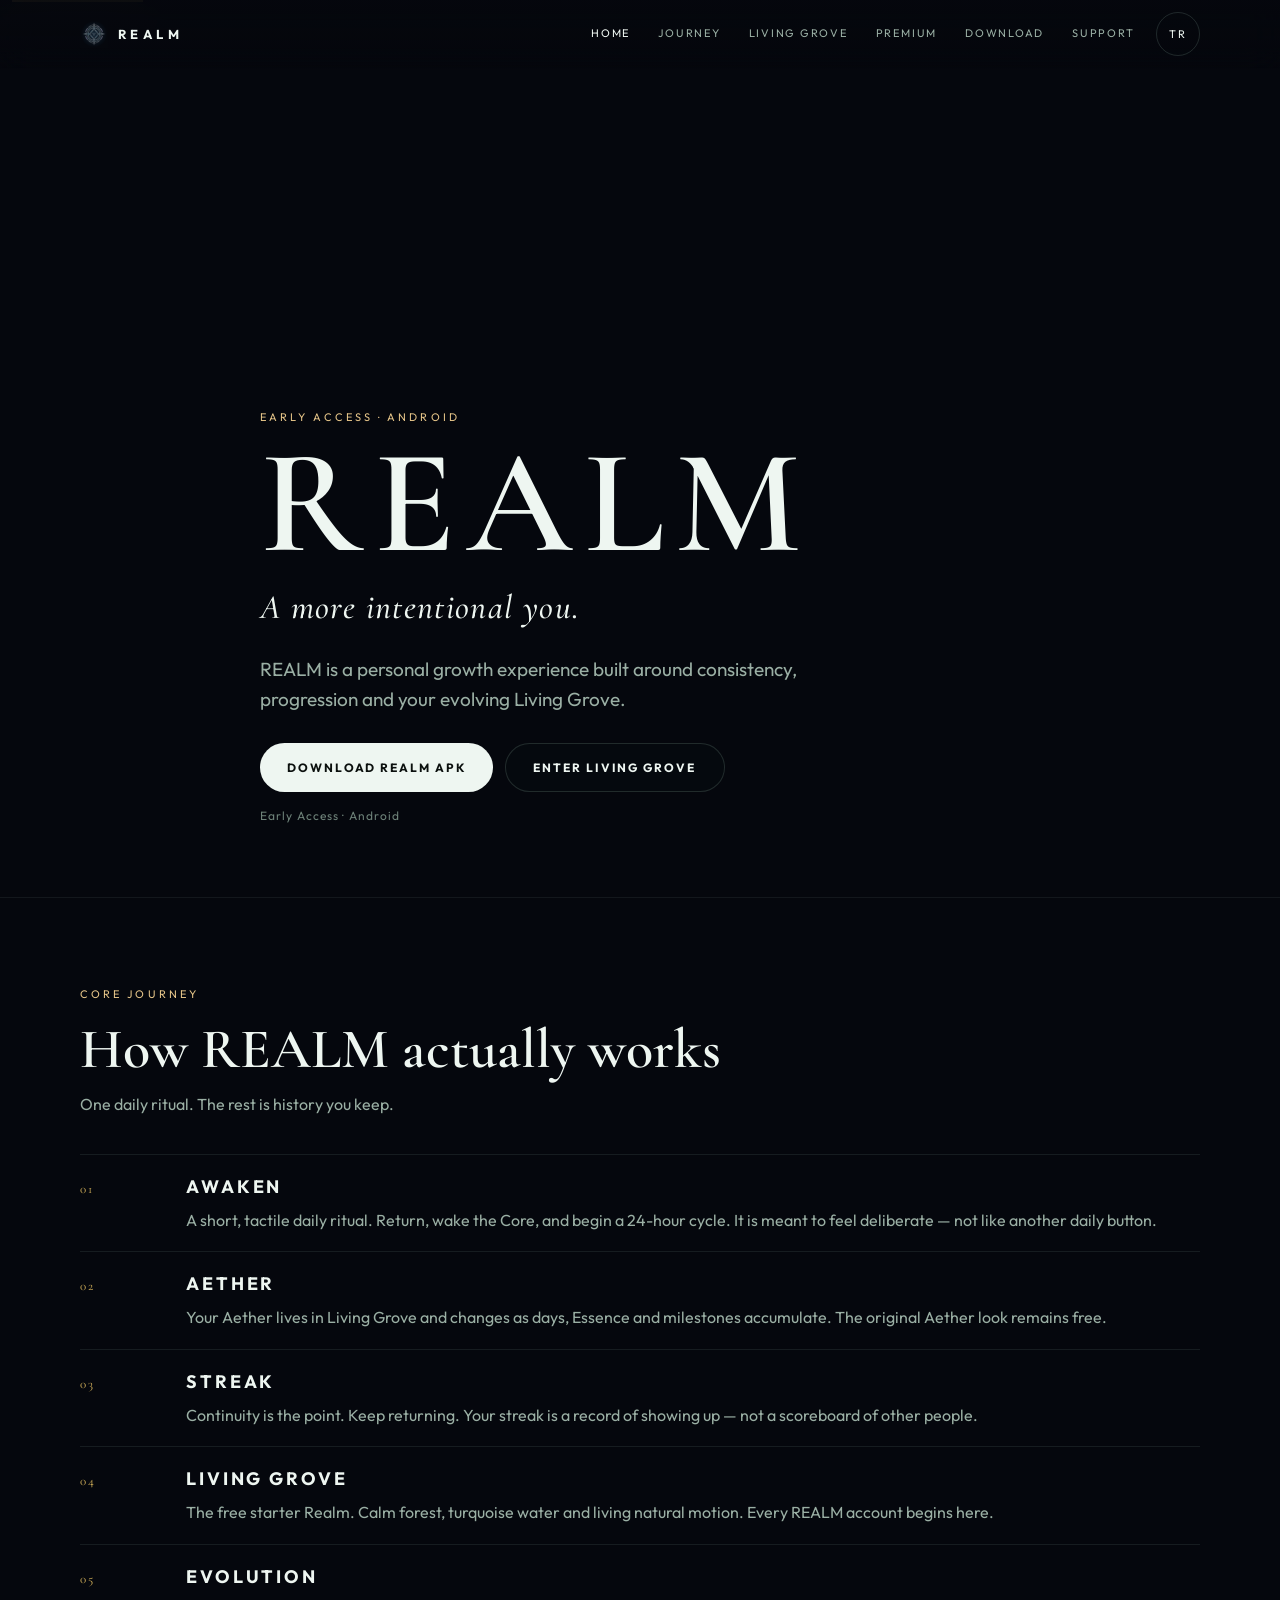
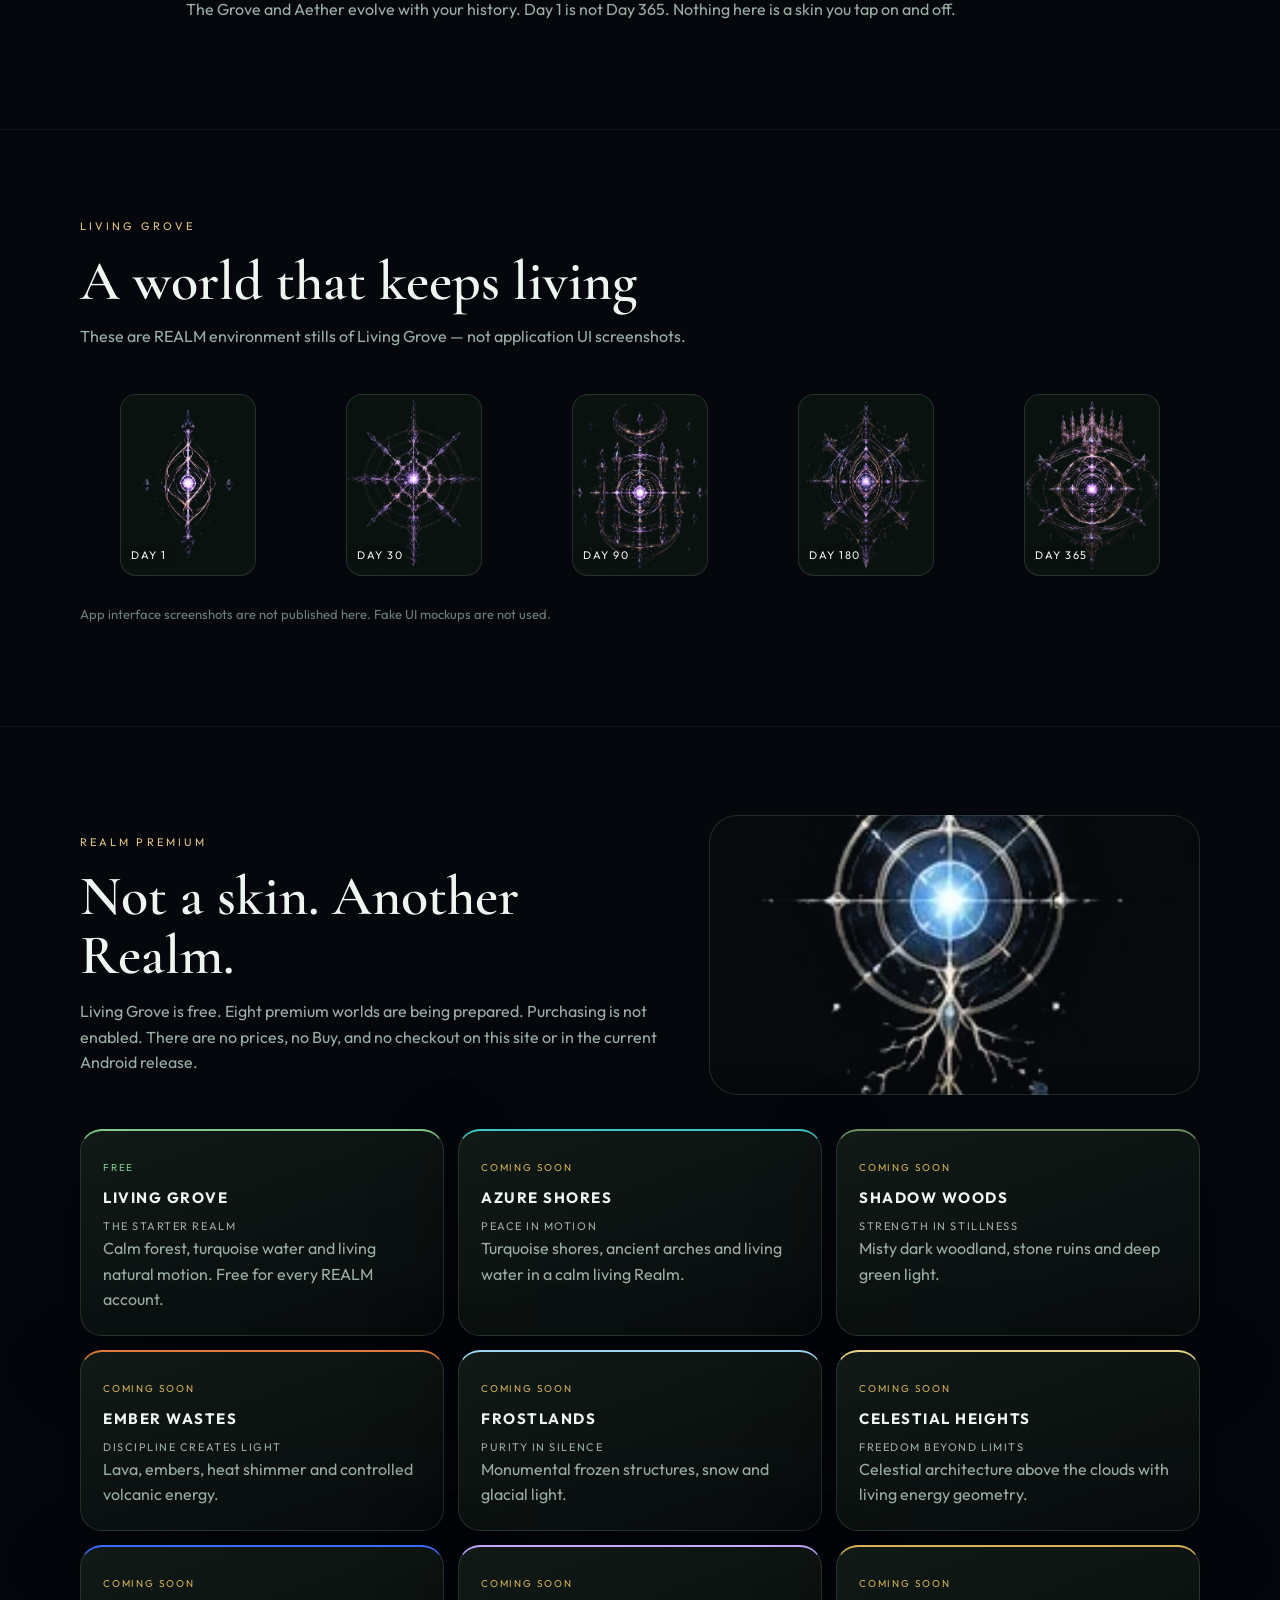
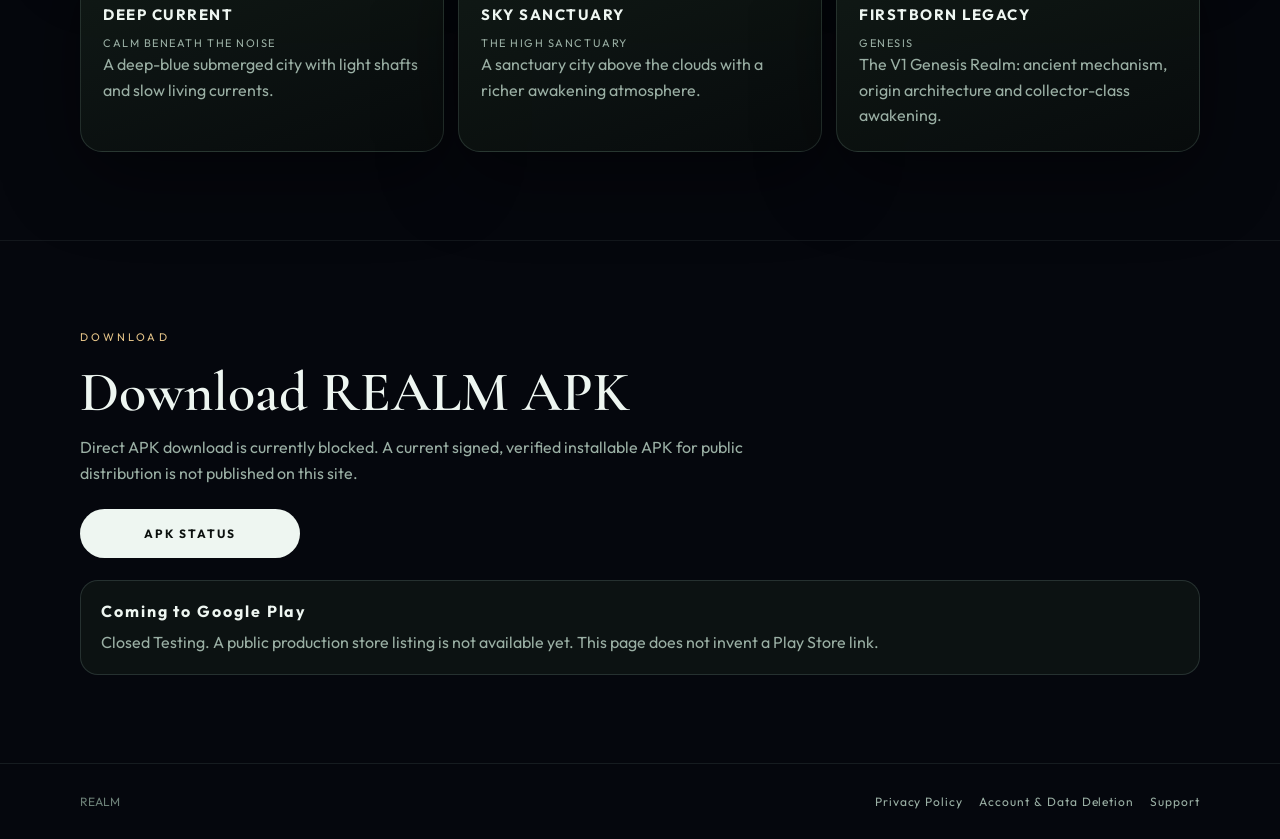
==== index.html @ 5c2a9e28 "Publish official REALM website Public static pages for Home, Journey, Living Grove, Premium, Downloa" ====
<!doctype html>
<html lang="en">
<head>
  <meta charset="utf-8">
  <meta name="viewport" content="width=device-width, initial-scale=1, viewport-fit=cover">
  <title>REALM — A more intentional you</title>
  <meta name="description" content="REALM is a personal growth experience built around consistency, progression and your evolving Living Grove.">
  <meta name="theme-color" content="#05070d">
  <link rel="canonical" href="https://brokebrosol.github.io/aetherrealm/">
  <meta property="og:title" content="REALM — A more intentional you">
  <meta property="og:description" content="REALM is a personal growth experience built around consistency, progression and your evolving Living Grove.">
  <meta property="og:type" content="website">
  <meta property="og:url" content="https://brokebrosol.github.io/aetherrealm/">
  <meta property="og:image" content="https://brokebrosol.github.io/aetherrealm/assets/brand/og.png">
  <link rel="icon" href="./assets/brand/icon-512.png">
  <link rel="apple-touch-icon" href="./assets/brand/icon-512.png">
  <link rel="preconnect" href="https://fonts.googleapis.com">
  <link rel="preconnect" href="https://fonts.gstatic.com" crossorigin>
  <link href="https://fonts.googleapis.com/css2?family=Cormorant+Garamond:ital,wght@0,600;1,500&family=Outfit:wght@400;500;600;700&display=swap" rel="stylesheet">
  <link rel="stylesheet" href="./assets/site.css">
  
</head>
<body>

  <a class="skip" href="#content">Skip to content</a>
  <header class="site-header">
    <div class="wrap nav">
      <a class="brand" href="./">
        <img src="./assets/brand/icon-512.png" alt="" width="28" height="28">
        REALM
      </a>
      <nav class="nav-links" aria-label="Primary">
        <a href="./" aria-current="page" data-en="Home" data-tr="Ana Sayfa">Home</a><a href="./journey/" data-en="Journey" data-tr="Yolculuk">Journey</a><a href="./living-grove/" data-en="Living Grove" data-tr="Living Grove">Living Grove</a><a href="./premium/" data-en="Premium" data-tr="Premium">Premium</a><a href="./download/" data-en="Download" data-tr="İndir">Download</a><a href="./support/" data-en="Support" data-tr="Destek">Support</a>
        <button class="lang" type="button" aria-label="Switch language">TR</button>
      </nav>
      <button class="menu-btn" type="button" aria-expanded="false" data-en-aria="Open menu" data-tr-aria="Menüyü aç">Menu</button>
    </div>
    <nav class="drawer" aria-label="Mobile">
      <a href="./" aria-current="page" data-en="Home" data-tr="Ana Sayfa">Home</a><a href="./journey/" data-en="Journey" data-tr="Yolculuk">Journey</a><a href="./living-grove/" data-en="Living Grove" data-tr="Living Grove">Living Grove</a><a href="./premium/" data-en="Premium" data-tr="Premium">Premium</a><a href="./download/" data-en="Download" data-tr="İndir">Download</a><a href="./support/" data-en="Support" data-tr="Destek">Support</a>
    </nav>
  </header>

  <section class="hero" id="content">
    <div class="hero-bg" style="--hero: url('./assets/grove/day365.png')"></div>
    <div class="wrap hero-copy">
      <p class="eyebrow" data-en="Early Access · Android" data-tr="Erken Erişim · Android">Early Access · Android</p>
      <h1>REALM</h1>
      <p class="intent">A more intentional you.</p>
      <p class="lede" data-en="REALM is a personal growth experience built around consistency, progression and your evolving Living Grove." data-tr="REALM; süreklilik, ilerleme ve gelişen Living Grove’un etrafında kurulu kişisel bir büyüme deneyimidir.">REALM is a personal growth experience built around consistency, progression and your evolving Living Grove.</p>
      <div class="cta-row">
        <a class="cta cta-primary" href="./download/" data-en="Download REALM APK" data-tr="REALM APK İndir">Download REALM APK</a>
        <a class="cta cta-ghost" href="./living-grove/" data-en="Enter Living Grove" data-tr="Living Grove’a bak">Enter Living Grove</a>
      </div>
      <span class="sub" data-en="Early Access · Android" data-tr="Erken Erişim · Android">Early Access · Android</span>
    </div>
  </section>

  <section class="section" id="journey">
    <div class="wrap">
      <p class="eyebrow">Core Journey</p>
      <h2 data-en="How REALM actually works" data-tr="REALM gerçekte nasıl işler">How REALM actually works</h2>
      <p class="lead" data-en="One daily ritual. The rest is history you keep." data-tr="Tek günlük ritüel. Gerisi, tuttuğun geçmiş.">One daily ritual. The rest is history you keep.</p>
      <div class="journey">
        <div class="step">
          <div class="step-index">01</div>
          <div>
            <h3>AWAKEN</h3>
            <p data-en="A short, tactile daily ritual. Return, wake the Core, and begin a 24-hour cycle. It is meant to feel deliberate — not like another daily button." data-tr="Kısa, dokunsal günlük bir ritüel. Geri dön, Core’u uyandır ve 24 saatlik döngüyü başlat. Sıradan bir günlük buton değil; bilinçli hissettirmek için tasarlandı.">A short, tactile daily ritual. Return, wake the Core, and begin a 24-hour cycle. It is meant to feel deliberate — not like another daily button.</p>
          </div>
        </div>
        <div class="step">
          <div class="step-index">02</div>
          <div>
            <h3>AETHER</h3>
            <p data-en="Your Aether lives in Living Grove and changes as days, Essence and milestones accumulate. The original Aether look remains free." data-tr="Aether’ın Living Grove’ta yaşar; günler, Essence ve kilometre taşları biriktikçe değişir. Orijinal Aether görünümü ücretsizdir.">Your Aether lives in Living Grove and changes as days, Essence and milestones accumulate. The original Aether look remains free.</p>
          </div>
        </div>
        <div class="step">
          <div class="step-index">03</div>
          <div>
            <h3>STREAK</h3>
            <p data-en="Continuity is the point. Keep returning. Your streak is a record of showing up — not a scoreboard of other people." data-tr="Mesele devamlılık. Geri dönmeye devam et. Serin, başkalarının skor tablosu değil; senin gelmiş olmanın kaydıdır.">Continuity is the point. Keep returning. Your streak is a record of showing up — not a scoreboard of other people.</p>
          </div>
        </div>
        <div class="step">
          <div class="step-index">04</div>
          <div>
            <h3>LIVING GROVE</h3>
            <p data-en="The free starter Realm. Calm forest, turquoise water and living natural motion. Every REALM account begins here." data-tr="Ücretsiz başlangıç Realm’i. Sakin orman, turkuaz su ve yaşayan doğal hareket. Her REALM hesabı burada başlar.">The free starter Realm. Calm forest, turquoise water and living natural motion. Every REALM account begins here.</p>
          </div>
        </div>
        <div class="step">
          <div class="step-index">05</div>
          <div>
            <h3>EVOLUTION</h3>
            <p data-en="The Grove and Aether evolve with your history. Day 1 is not Day 365. Nothing here is a skin you tap on and off." data-tr="Grove ve Aether, geçmişinle birlikte evrilir. 1. gün, 365. gün değildir. Burası açılıp kapanan bir skin değildir.">The Grove and Aether evolve with your history. Day 1 is not Day 365. Nothing here is a skin you tap on and off.</p>
          </div>
        </div>
      </div>
    </div>
  </section>

  <section class="section" id="grove">
    <div class="wrap">
      <p class="eyebrow">Living Grove</p>
      <h2 data-en="A world that keeps living" data-tr="Yaşamaya devam eden bir dünya">A world that keeps living</h2>
      <p class="lead" data-en="These are REALM environment stills of Living Grove — not application UI screenshots." data-tr="Bunlar Living Grove’un REALM ortam kareleridir — uygulama arayüzü ekran görüntüsü değildir.">These are REALM environment stills of Living Grove — not application UI screenshots.</p>
      <div class="still-grid">
        <figure class="still"><img src="./assets/grove/day1.png" alt="Living Grove, day 1 environment"><figcaption>DAY 1</figcaption></figure>
        <figure class="still"><img src="./assets/grove/day30.png" alt="Living Grove, day 30 environment"><figcaption>DAY 30</figcaption></figure>
        <figure class="still"><img src="./assets/grove/day90.png" alt="Living Grove, day 90 environment"><figcaption>DAY 90</figcaption></figure>
        <figure class="still"><img src="./assets/grove/day180.png" alt="Living Grove, day 180 environment"><figcaption>DAY 180</figcaption></figure>
        <figure class="still"><img src="./assets/grove/day365.png" alt="Living Grove, day 365 environment"><figcaption>DAY 365</figcaption></figure>
      </div>
      <p class="caption-note" data-en="App interface screenshots are not published here. Fake UI mockups are not used." data-tr="Uygulama arayüzü ekran görüntüleri burada yayımlanmıyor. Sahte arayüz mockup’ı kullanılmıyor.">App interface screenshots are not published here. Fake UI mockups are not used.</p>
    </div>
  </section>

  <section class="section" id="premium">
    <div class="wrap">
      <div class="premium-hero">
        <div>
          <p class="eyebrow">REALM Premium</p>
          <h2 data-en="Not a skin. Another Realm." data-tr="Bir skin değil. Başka bir Realm.">Not a skin. Another Realm.</h2>
          <p class="lead" data-en="Living Grove is free. Eight premium worlds are being prepared. Purchasing is not enabled. There are no prices, no Buy, and no checkout on this site or in the current Android release." data-tr="Living Grove ücretsizdir. Sekiz premium dünya hazırlanıyor. Satın alma açık değildir. Bu sitede ve mevcut Android sürümünde fiyat, Satın Al veya ödeme yoktur.">Living Grove is free. Eight premium worlds are being prepared. Purchasing is not enabled. There are no prices, no Buy, and no checkout on this site or in the current Android release.</p>
        </div>
        <div class="aether-orb" style="background-image:url('./assets/grove/aether-day7.webp')"></div>
      </div>
      <div class="grid">
        <article class="card" style="border-top: 2px solid #7ECB8A">
            <span class="tag free" data-en="FREE" data-tr="ÜCRETSİZ">FREE</span>
            <h3>LIVING GROVE</h3>
            <p class="motto" data-en="THE STARTER REALM" data-tr="BAŞLANGIÇ REALM’İ">THE STARTER REALM</p>
            <p data-en="Calm forest, turquoise water and living natural motion. Free for every REALM account." data-tr="Sakin orman, turkuaz su ve yaşayan doğal hareket. Her REALM hesabında ücretsiz.">Calm forest, turquoise water and living natural motion. Free for every REALM account.</p>
          </article>
<article class="card" style="border-top: 2px solid #3EC6C9">
            <span class="tag soon" data-en="COMING SOON" data-tr="YAKINDA">COMING SOON</span>
            <h3>AZURE SHORES</h3>
            <p class="motto" data-en="PEACE IN MOTION" data-tr="HAREKETTE HUZUR">PEACE IN MOTION</p>
            <p data-en="Turquoise shores, ancient arches and living water in a calm living Realm." data-tr="Turkuaz kıyılar, kadim kemerler ve hareket eden suyla sakin bir yaşayan Realm.">Turquoise shores, ancient arches and living water in a calm living Realm.</p>
          </article>
<article class="card" style="border-top: 2px solid #6E8F62">
            <span class="tag soon" data-en="COMING SOON" data-tr="YAKINDA">COMING SOON</span>
            <h3>SHADOW WOODS</h3>
            <p class="motto" data-en="STRENGTH IN STILLNESS" data-tr="DURULUKTA GÜÇ">STRENGTH IN STILLNESS</p>
            <p data-en="Misty dark woodland, stone ruins and deep green light." data-tr="Sisli koyu orman, taş kalıntılar ve derin yeşil ışık.">Misty dark woodland, stone ruins and deep green light.</p>
          </article>
<article class="card" style="border-top: 2px solid #E07A3D">
            <span class="tag soon" data-en="COMING SOON" data-tr="YAKINDA">COMING SOON</span>
            <h3>EMBER WASTES</h3>
            <p class="motto" data-en="DISCIPLINE CREATES LIGHT" data-tr="DİSİPLİN IŞIK YARATIR">DISCIPLINE CREATES LIGHT</p>
            <p data-en="Lava, embers, heat shimmer and controlled volcanic energy." data-tr="Lav, kor, ısı titreşimi ve kontrollü volkanik enerji.">Lava, embers, heat shimmer and controlled volcanic energy.</p>
          </article>
<article class="card" style="border-top: 2px solid #9FD4F0">
            <span class="tag soon" data-en="COMING SOON" data-tr="YAKINDA">COMING SOON</span>
            <h3>FROSTLANDS</h3>
            <p class="motto" data-en="PURITY IN SILENCE" data-tr="SESSİZLİKTE SAFLIK">PURITY IN SILENCE</p>
            <p data-en="Monumental frozen structures, snow and glacial light." data-tr="Buzla kaplı anıtsal yapılar, kar ve donmuş ışık.">Monumental frozen structures, snow and glacial light.</p>
          </article>
<article class="card" style="border-top: 2px solid #E8D48A">
            <span class="tag soon" data-en="COMING SOON" data-tr="YAKINDA">COMING SOON</span>
            <h3>CELESTIAL HEIGHTS</h3>
            <p class="motto" data-en="FREEDOM BEYOND LIMITS" data-tr="SINIRLARIN ÖTESİNDE ÖZGÜRLÜK">FREEDOM BEYOND LIMITS</p>
            <p data-en="Celestial architecture above the clouds with living energy geometry." data-tr="Bulutların üzerinde göksel mimari ve enerji geometrisi.">Celestial architecture above the clouds with living energy geometry.</p>
          </article>
<article class="card" style="border-top: 2px solid #3A6CFF">
            <span class="tag soon" data-en="COMING SOON" data-tr="YAKINDA">COMING SOON</span>
            <h3>DEEP CURRENT</h3>
            <p class="motto" data-en="CALM BENEATH THE NOISE" data-tr="GÜRÜLTÜNÜN ALTINDA SÜKUNET">CALM BENEATH THE NOISE</p>
            <p data-en="A deep-blue submerged city with light shafts and slow living currents." data-tr="Derin mavi sualtı şehri, ışık huzmeleri ve ağır akan yaşam.">A deep-blue submerged city with light shafts and slow living currents.</p>
          </article>
<article class="card" style="border-top: 2px solid #C7A6FF">
            <span class="tag soon" data-en="COMING SOON" data-tr="YAKINDA">COMING SOON</span>
            <h3>SKY SANCTUARY</h3>
            <p class="motto" data-en="THE HIGH SANCTUARY" data-tr="YÜKSEK TAPINAK">THE HIGH SANCTUARY</p>
            <p data-en="A sanctuary city above the clouds with a richer awakening atmosphere." data-tr="Bulutların üstünde kutsal şehir ve zenginleştirilmiş uyanış atmosferi.">A sanctuary city above the clouds with a richer awakening atmosphere.</p>
          </article>
<article class="card" style="border-top: 2px solid #D4B15A">
            <span class="tag soon" data-en="COMING SOON" data-tr="YAKINDA">COMING SOON</span>
            <h3>FIRSTBORN LEGACY</h3>
            <p class="motto" data-en="GENESIS" data-tr="GENESIS">GENESIS</p>
            <p data-en="The V1 Genesis Realm: ancient mechanism, origin architecture and collector-class awakening." data-tr="V1 Genesis Realm. Kadim mekanizma, köken mimarisi ve koleksiyon sınıfı uyanış.">The V1 Genesis Realm: ancient mechanism, origin architecture and collector-class awakening.</p>
          </article>
      </div>
    </div>
  </section>

  <section class="section" id="download">
    <div class="wrap">
      <p class="eyebrow">Download</p>
      <h2 data-en="Download REALM APK" data-tr="REALM APK İndir">Download REALM APK</h2>
      <p class="lead" data-en="Direct APK download is currently blocked. A current signed, verified installable APK for public distribution is not published on this site." data-tr="Doğrudan APK indirme şu anda kapalı. Bu sitede herkese açık dağıtım için güncel, imzalı ve doğrulanmış kurulabilir bir APK yayımlanmıyor.">Direct APK download is currently blocked. A current signed, verified installable APK for public distribution is not published on this site.</p>
      <div class="cta-row" style="margin-top:22px">
        <a class="cta cta-primary" href="./download/" data-en="APK status" data-tr="APK durumu">APK status</a>
      </div>
      <div class="play-box">
        <strong data-en="Coming to Google Play" data-tr="Google Play’e geliyor">Coming to Google Play</strong>
        <span data-en="Closed Testing. A public production store listing is not available yet. This page does not invent a Play Store link." data-tr="Kapalı test. Herkese açık production mağaza kaydı henüz yok. Bu sayfa sahte bir Play Store bağlantısı oluşturmaz.">Closed Testing. A public production store listing is not available yet. This page does not invent a Play Store link.</span>
      </div>
    </div>
  </section>

  <footer>
    <div class="wrap foot">
      <div>REALM</div>
      <nav>
        <a href="./privacy/" data-en="Privacy Policy" data-tr="Gizlilik Politikası">Privacy Policy</a>
        <a href="./delete-account/" data-en="Account & Data Deletion" data-tr="Hesap ve Veri Silme">Account & Data Deletion</a>
        <a href="./support/" data-en="Support" data-tr="Destek">Support</a>
      </nav>
    </div>
  </footer>
  <script src="./assets/site.js"></script>
</body>
</html>
---- assets/site.css ----
:root {
  --bg: #05070d;
  --bg-2: #08110e;
  --forest: #0c1a14;
  --panel: rgba(8, 14, 16, 0.78);
  --panel-solid: #101816;
  --text: #eef6f1;
  --muted: #9aafa4;
  --faint: #6d8178;
  --line: rgba(176, 214, 196, 0.16);
  --teal: #7ecb8a;
  --water: #3ec6c9;
  --gold: #d4b15a;
  --gold-soft: #e6c589;
  --danger: #c9896a;
  --shadow: 0 24px 80px rgba(0, 0, 0, 0.45);
  --radius: 22px;
  --font-display: "Cormorant Garamond", "Times New Roman", serif;
  --font-body: "Outfit", system-ui, sans-serif;
  --max: 1120px;
}

* { box-sizing: border-box; }
html { scroll-behavior: smooth; }
html, body { margin: 0; padding: 0; }
body {
  color: var(--text);
  background: var(--bg);
  font: 16px/1.6 var(--font-body);
  min-height: 100%;
  overflow-x: hidden;
}
img { max-width: 100%; display: block; }
a { color: inherit; }
button, [role="button"] { cursor: pointer; }
button { font-family: inherit; }

.skip {
  position: absolute;
  left: 12px;
  top: -40px;
  background: var(--gold);
  color: #14110a;
  padding: 8px 12px;
  z-index: 20;
}
.skip:focus { top: 12px; }

.wrap {
  width: min(var(--max), calc(100% - 36px));
  margin: 0 auto;
}

.site-header {
  position: sticky;
  top: 0;
  z-index: 30;
  backdrop-filter: blur(18px);
  background: linear-gradient(180deg, rgba(5, 7, 13, 0.92), rgba(5, 7, 13, 0.72) 70%, transparent);
  border-bottom: 1px solid transparent;
}
.nav {
  display: flex;
  align-items: center;
  justify-content: space-between;
  min-height: 68px;
  gap: 16px;
  padding-top: env(safe-area-inset-top);
}
.brand {
  display: inline-flex;
  align-items: center;
  gap: 10px;
  text-decoration: none;
  letter-spacing: 0.34em;
  font-weight: 700;
  font-size: 13px;
}
.brand img, .brand svg {
  width: 28px;
  height: 28px;
}
.nav-links {
  display: flex;
  align-items: center;
  gap: 4px;
}
.nav-links a, .lang, .menu-btn {
  color: var(--muted);
  text-decoration: none;
  font-size: 11px;
  letter-spacing: 0.16em;
  text-transform: uppercase;
  padding: 10px 12px;
  min-height: 44px;
  display: inline-flex;
  align-items: center;
  background: none;
  border: 0;
}
.nav-links a[aria-current="page"], .nav-links a:hover {
  color: var(--text);
}
.lang {
  border: 1px solid var(--line);
  border-radius: 999px;
  color: var(--text);
  margin-left: 6px;
}
.menu-btn { display: none; }

.hero {
  position: relative;
  min-height: 92vh;
  display: grid;
  align-items: end;
  overflow: hidden;
  isolation: isolate;
}
.hero-bg {
  position: absolute;
  inset: 0;
  z-index: -2;
  background:
    linear-gradient(180deg, rgba(5,7,13,0.18) 0%, rgba(5,7,13,0.28) 42%, rgba(5,7,13,0.88) 78%, var(--bg) 100%),
    linear-gradient(90deg, rgba(5,7,13,0.55), transparent 36%, transparent 64%, rgba(5,7,13,0.4)),
    var(--hero, #05070d) center/cover no-repeat;
}
.hero-bg::after {
  content: "";
  position: absolute;
  inset: auto 0 0 0;
  height: 42%;
  background: linear-gradient(180deg, transparent, var(--bg));
}
.hero-copy {
  padding: 120px 0 72px;
  max-width: 760px;
}
.eyebrow {
  color: var(--gold-soft);
  font-size: 11px;
  letter-spacing: 0.28em;
  text-transform: uppercase;
  margin: 0 0 16px;
}
.hero h1 {
  font-family: var(--font-display);
  font-size: clamp(64px, 16vw, 148px);
  line-height: 0.82;
  letter-spacing: 0.08em;
  margin: 0 0 18px;
  font-weight: 600;
}
.intent {
  font-family: var(--font-display);
  font-size: clamp(22px, 3.4vw, 34px);
  font-style: italic;
  font-weight: 500;
  letter-spacing: 0.04em;
  color: var(--text);
  margin: 0 0 18px;
}
.lede {
  color: var(--muted);
  font-size: clamp(16px, 2vw, 19px);
  max-width: 560px;
  margin: 0 0 28px;
}
.cta-row {
  display: flex;
  flex-wrap: wrap;
  gap: 12px;
  align-items: center;
}
.cta {
  display: inline-flex;
  align-items: center;
  justify-content: center;
  min-height: 48px;
  min-width: 220px;
  padding: 14px 26px;
  border-radius: 999px;
  text-decoration: none;
  font-size: 12px;
  font-weight: 700;
  letter-spacing: 0.16em;
  text-transform: uppercase;
  border: 1px solid transparent;
}
.cta-primary {
  background: var(--text);
  color: #0b100e;
}
.cta-primary:hover { filter: brightness(1.06); }
.cta-ghost {
  border-color: var(--line);
  color: var(--text);
  background: rgba(8, 14, 16, 0.45);
}
.cta[aria-disabled="true"], .cta.blocked {
  opacity: 0.55;
  pointer-events: none;
}
.sub {
  display: block;
  margin-top: 14px;
  color: var(--faint);
  font-size: 12px;
  letter-spacing: 0.08em;
}

.section {
  padding: 88px 0;
  border-top: 1px solid rgba(176, 214, 196, 0.08);
}
.section h2 {
  font-family: var(--font-display);
  font-size: clamp(32px, 6vw, 56px);
  line-height: 1.05;
  margin: 0 0 14px;
  font-weight: 600;
}
.lead { color: var(--muted); max-width: 680px; margin: 0; }

.grid {
  display: grid;
  grid-template-columns: repeat(3, 1fr);
  gap: 14px;
  margin-top: 34px;
}
.grid-2 { grid-template-columns: repeat(2, 1fr); }
.grid-4 { grid-template-columns: repeat(4, 1fr); }

.card {
  background: linear-gradient(160deg, rgba(18, 28, 24, 0.92), rgba(8, 12, 12, 0.92));
  border: 1px solid var(--line);
  border-radius: var(--radius);
  padding: 22px;
  min-height: 168px;
  box-shadow: var(--shadow);
}
.card h3 {
  margin: 8px 0 8px;
  letter-spacing: 0.1em;
  font-size: 15px;
}
.card p { color: var(--muted); margin: 0; }
.tag {
  font-size: 10px;
  letter-spacing: 0.18em;
  color: var(--water);
  text-transform: uppercase;
}
.tag.free { color: var(--teal); }
.tag.soon { color: var(--gold); }
.motto {
  color: var(--gold-soft);
  font-size: 11px;
  letter-spacing: 0.14em;
  margin: 0 0 8px;
}

.journey {
  display: grid;
  gap: 0;
  margin-top: 36px;
}
.step {
  display: grid;
  grid-template-columns: 88px 1fr;
  gap: 18px;
  align-items: start;
  padding: 18px 0;
  border-top: 1px solid rgba(176, 214, 196, 0.1);
}
.step-index {
  font-family: var(--font-display);
  color: var(--gold);
  letter-spacing: 0.18em;
  font-size: 13px;
  padding-top: 6px;
}
.step h3 {
  margin: 0 0 6px;
  letter-spacing: 0.16em;
  font-size: 18px;
}
.step p { margin: 0; color: var(--muted); }

.still-grid {
  display: grid;
  grid-template-columns: repeat(5, 1fr);
  gap: 10px;
  margin-top: 28px;
}
.still {
  position: relative;
  overflow: hidden;
  border-radius: 16px;
  min-height: 180px;
  border: 1px solid var(--line);
  background: #0a1210;
}
.still img {
  width: 100%;
  height: 180px;
  object-fit: cover;
  object-position: center 40%;
}
.still figcaption {
  position: absolute;
  left: 10px;
  bottom: 10px;
  font-size: 11px;
  letter-spacing: 0.14em;
  color: var(--text);
  text-shadow: 0 1px 8px #000;
}
.caption-note {
  margin-top: 12px;
  color: var(--faint);
  font-size: 13px;
}

.premium-hero {
  display: grid;
  grid-template-columns: 1.1fr 0.9fr;
  gap: 28px;
  align-items: center;
}
.aether-orb {
  border-radius: 28px;
  overflow: hidden;
  border: 1px solid var(--line);
  min-height: 280px;
  background: #07090c center/cover no-repeat;
}
.aether-orb img {
  width: 100%;
  height: 100%;
  min-height: 280px;
  object-fit: cover;
}

.play-box, .notice {
  margin-top: 22px;
  padding: 18px 20px;
  border: 1px solid var(--line);
  border-radius: 18px;
  background: rgba(16, 24, 22, 0.7);
  color: var(--muted);
}
.play-box strong, .notice strong { color: var(--text); display: block; letter-spacing: 0.12em; margin-bottom: 6px; }
.warn { color: var(--gold-soft); }

.legal {
  width: min(780px, calc(100% - 36px));
  margin: 0 auto;
  padding: 36px 0 96px;
}
.legal h1 {
  font-family: var(--font-display);
  font-size: clamp(36px, 7vw, 56px);
  margin: 8px 0 12px;
}
.legal h2 {
  margin-top: 32px;
  font-size: 15px;
  letter-spacing: 0.14em;
  text-transform: uppercase;
}
.legal p, .legal li { color: var(--muted); }
.legal a { color: var(--gold-soft); }
.meta-line { color: var(--faint); font-size: 13px; }

.page-hero {
  padding: 56px 0 12px;
}
.page-hero h1 {
  font-family: var(--font-display);
  font-size: clamp(40px, 8vw, 72px);
  margin: 0 0 12px;
}

footer {
  border-top: 1px solid rgba(176, 214, 196, 0.1);
  padding: 28px 0 calc(28px + env(safe-area-inset-bottom));
  color: var(--faint);
  font-size: 12px;
}
.foot {
  display: flex;
  justify-content: space-between;
  gap: 18px;
  flex-wrap: wrap;
  align-items: center;
}
.foot nav { display: flex; flex-wrap: wrap; gap: 8px 16px; }
.foot a { color: var(--muted); text-decoration: none; letter-spacing: 0.08em; }
.foot a:hover { color: var(--text); }

.drawer {
  display: none;
}

@media (max-width: 900px) {
  .grid, .grid-2, .grid-4, .still-grid, .premium-hero {
    grid-template-columns: 1fr;
  }
  .still-grid { grid-template-columns: 1fr 1fr; }
  .still img { height: 150px; }
  .hero { min-height: 86vh; }
  .hero-copy { padding: 84px 0 56px; }
}

@media (max-width: 760px) {
  .nav-links { display: none; }
  .menu-btn { display: inline-flex; }
  .drawer {
    display: none;
    position: absolute;
    left: 0; right: 0;
    background: rgba(5, 7, 13, 0.96);
    border-bottom: 1px solid var(--line);
    padding: 8px 18px 18px;
  }
  .drawer.open { display: grid; }
  .drawer a {
    min-height: 44px;
    display: flex;
    align-items: center;
    text-decoration: none;
    letter-spacing: 0.16em;
    text-transform: uppercase;
    font-size: 13px;
    color: var(--text);
    border-top: 1px solid rgba(176, 214, 196, 0.08);
  }
  .step { grid-template-columns: 1fr; gap: 6px; }
  .cta { width: 100%; }
  .wrap { width: min(var(--max), calc(100% - 28px)); }
}

@media (prefers-reduced-motion: reduce) {
  html { scroll-behavior: auto; }
  * { transition: none !important; }
}
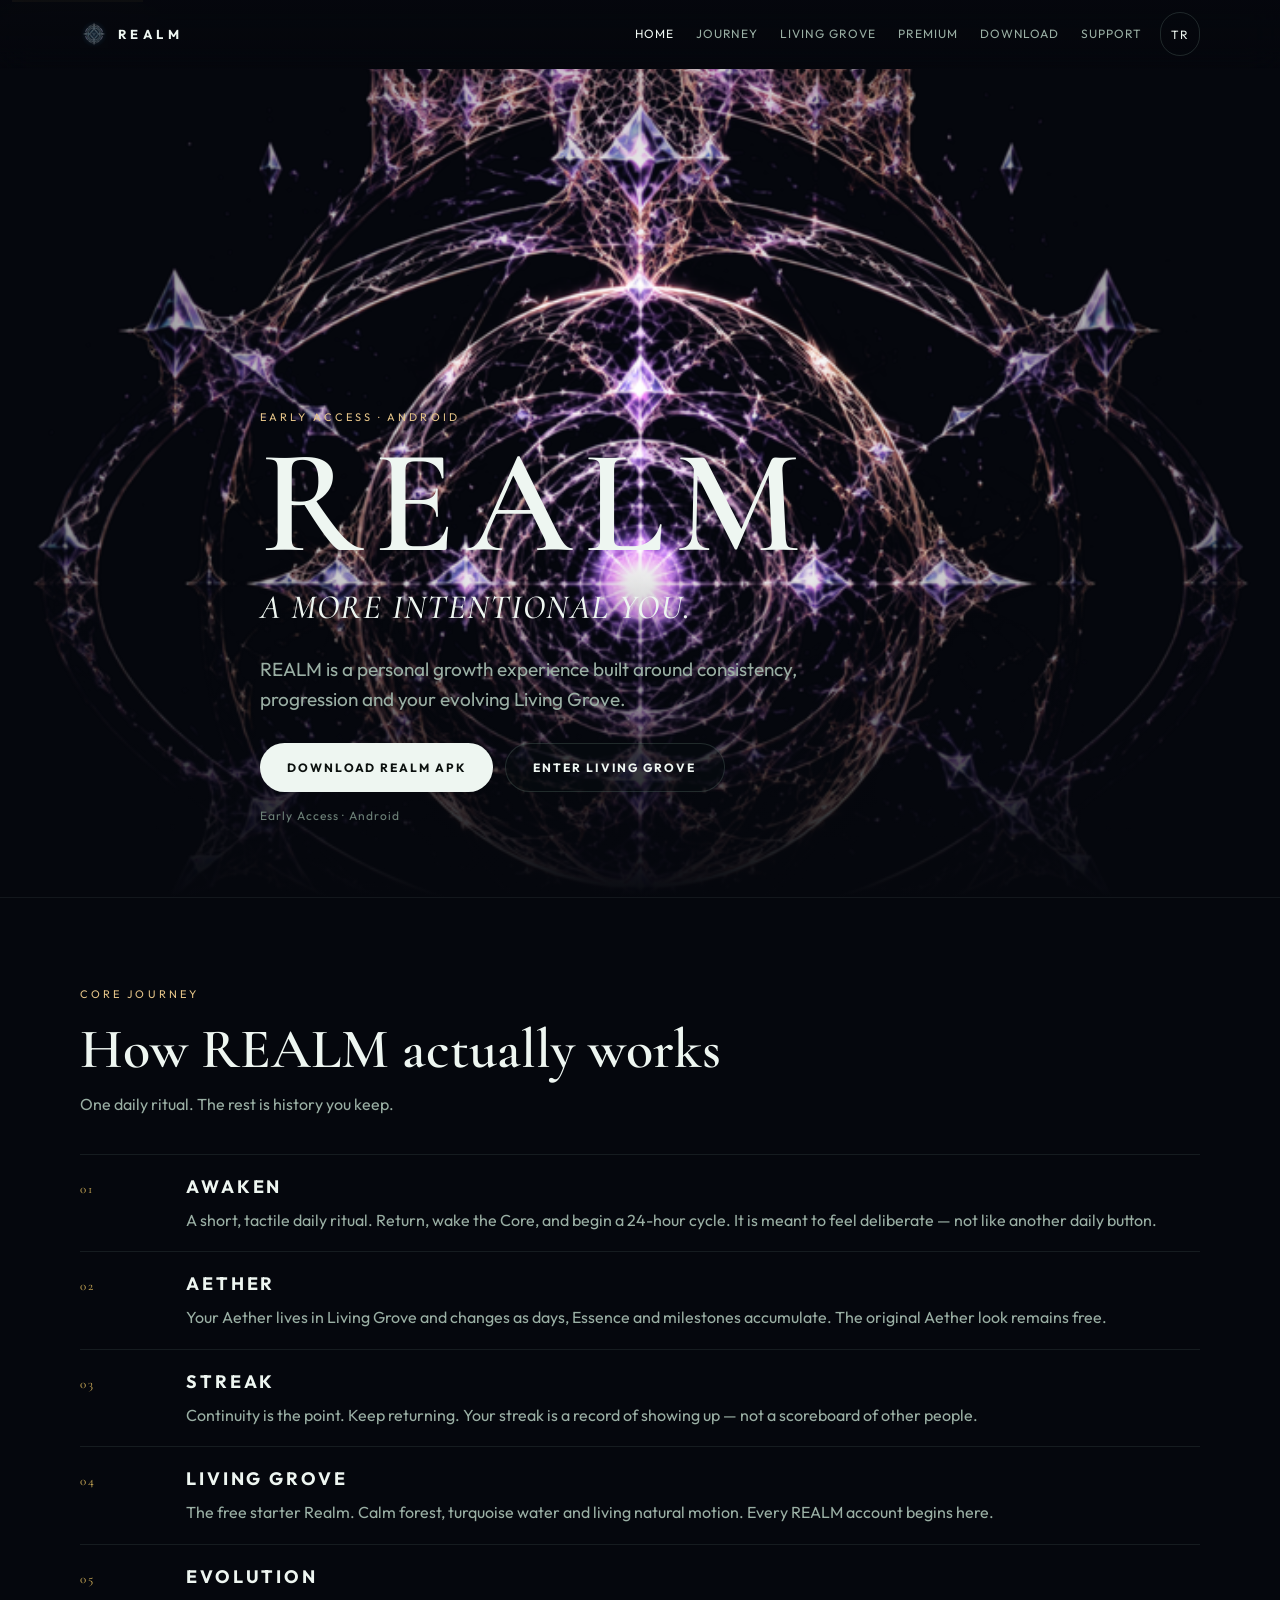
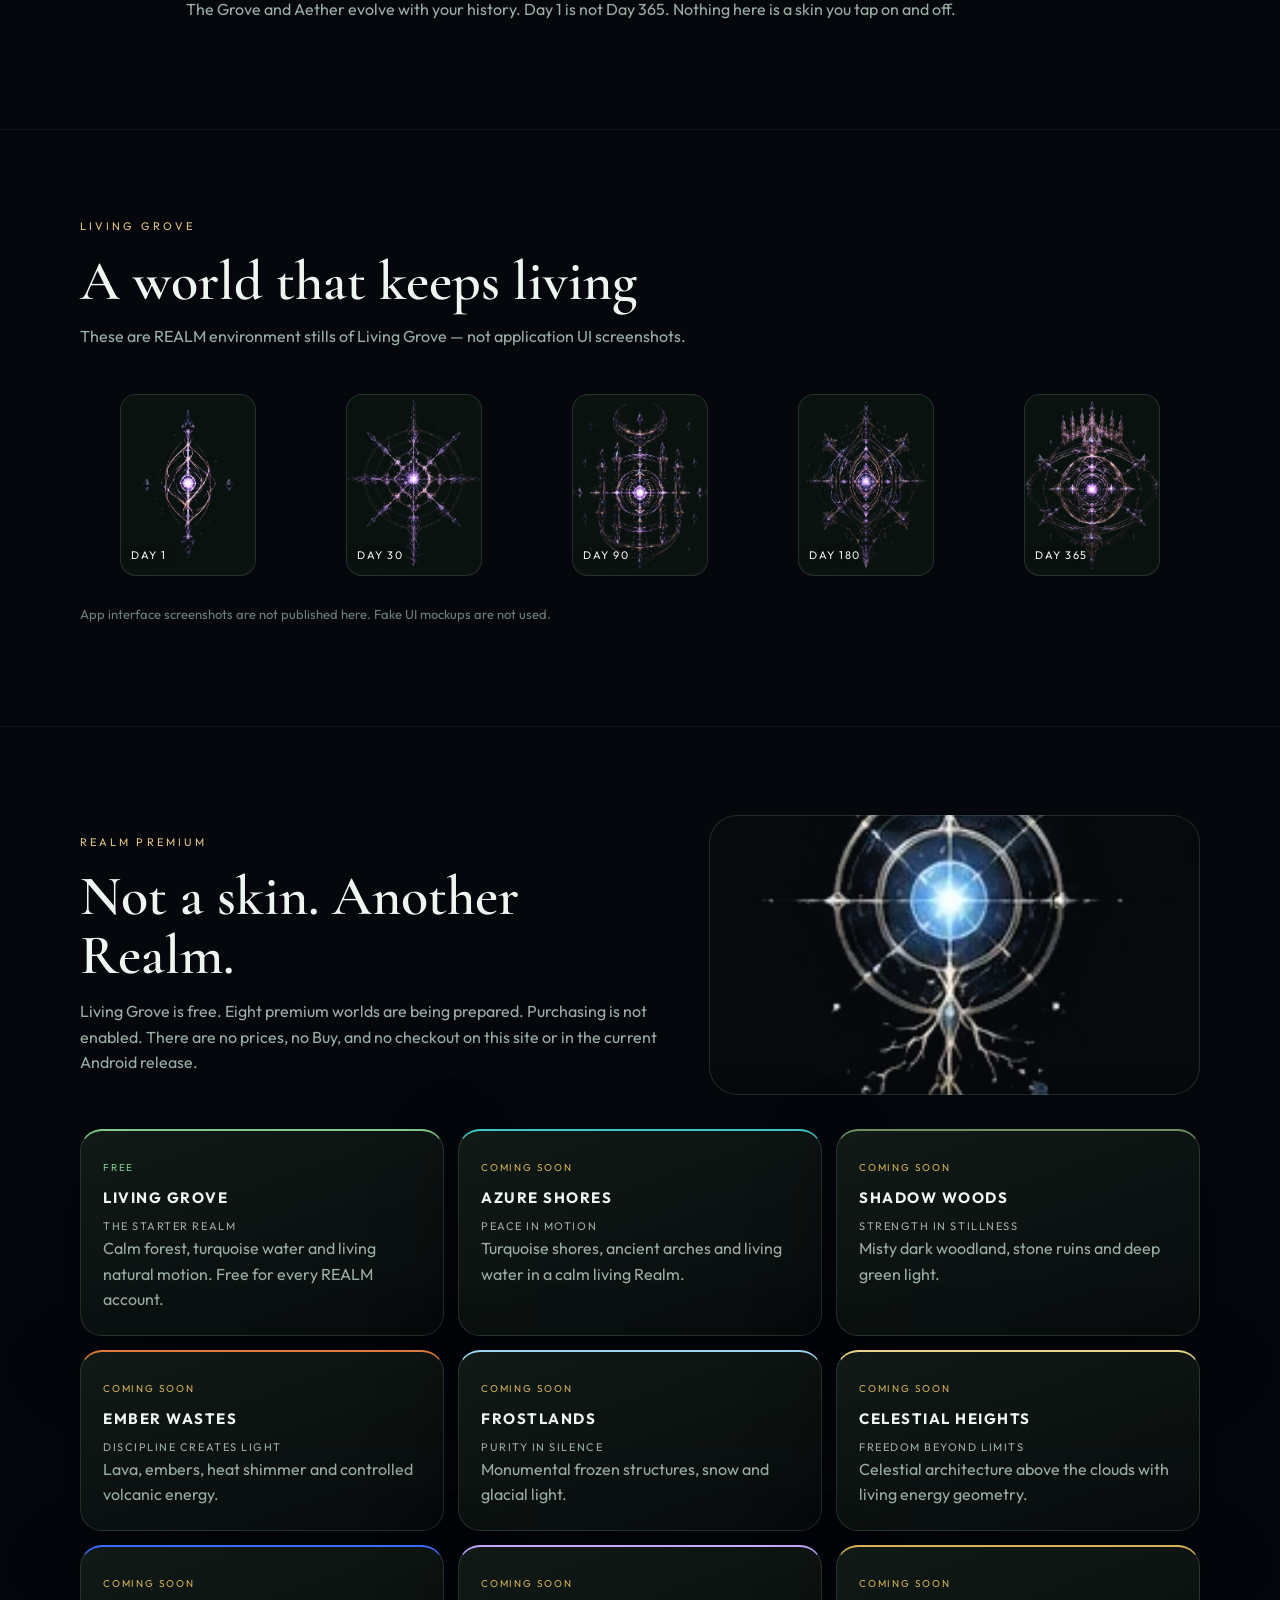
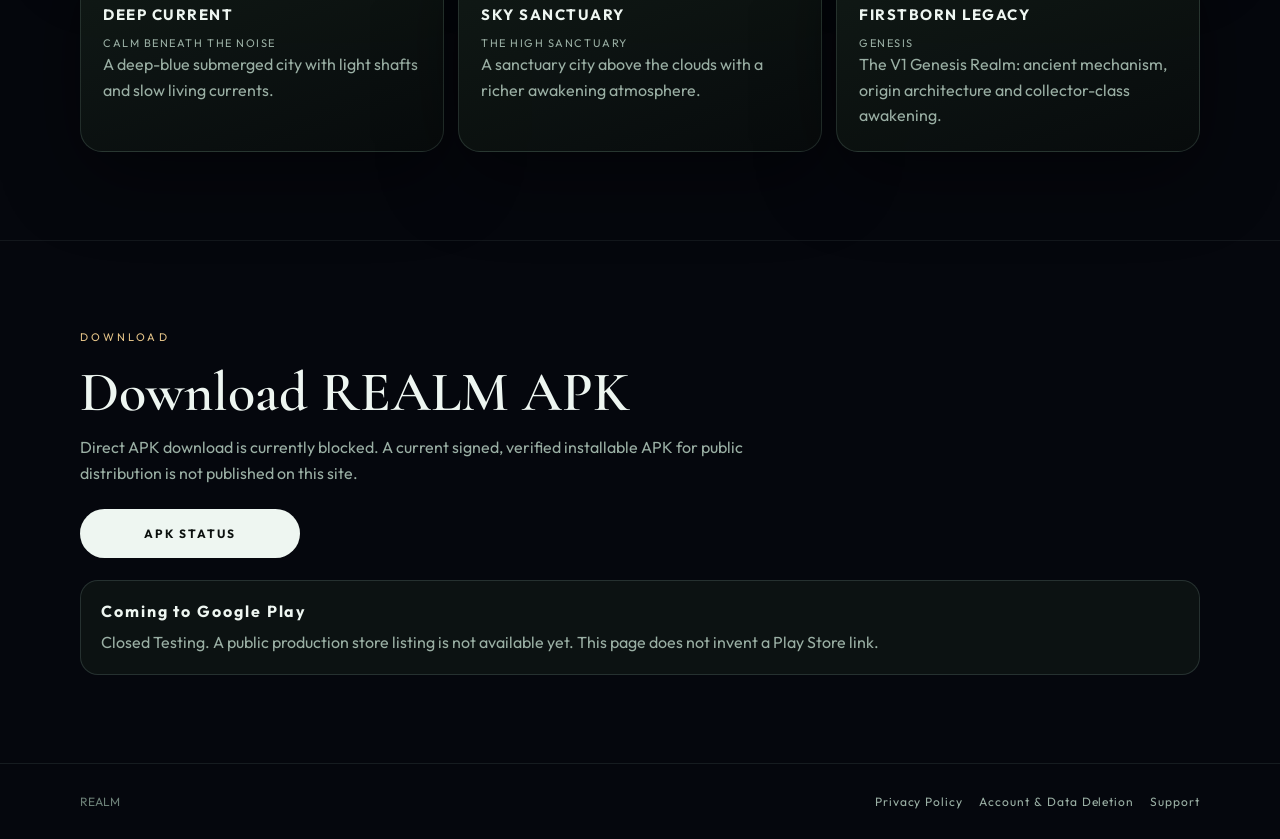
==== commit bdb31a5f: "Fix hero art, nav spacing, and enable GitHub Pages from Actions" ====
--- a/index.html
+++ b/index.html
@@ -41,11 +41,11 @@
   </header>
 
   <section class="hero" id="content">
-    <div class="hero-bg" style="--hero: url('./assets/grove/day365.png')"></div>
+    <div class="hero-bg"><img src="./assets/grove/day365.png" alt=""></div>
     <div class="wrap hero-copy">
       <p class="eyebrow" data-en="Early Access · Android" data-tr="Erken Erişim · Android">Early Access · Android</p>
       <h1>REALM</h1>
-      <p class="intent">A more intentional you.</p>
+      <p class="intent" data-en="A MORE INTENTIONAL YOU." data-tr="DAHA BİLİNÇLİ BİR SEN.">A MORE INTENTIONAL YOU.</p>
       <p class="lede" data-en="REALM is a personal growth experience built around consistency, progression and your evolving Living Grove." data-tr="REALM; süreklilik, ilerleme ve gelişen Living Grove’un etrafında kurulu kişisel bir büyüme deneyimidir.">REALM is a personal growth experience built around consistency, progression and your evolving Living Grove.</p>
       <div class="cta-row">
         <a class="cta cta-primary" href="./download/" data-en="Download REALM APK" data-tr="REALM APK İndir">Download REALM APK</a>
--- a/assets/site.css
+++ b/assets/site.css
@@ -83,20 +83,23 @@
 .nav-links {
   display: flex;
   align-items: center;
-  gap: 4px;
+  gap: 2px;
+  flex-wrap: wrap;
+  justify-content: flex-end;
 }
 .nav-links a, .lang, .menu-btn {
   color: var(--muted);
   text-decoration: none;
-  font-size: 11px;
-  letter-spacing: 0.16em;
+  font-size: 12px;
+  letter-spacing: 0.08em;
   text-transform: uppercase;
-  padding: 10px 12px;
+  padding: 10px 10px;
   min-height: 44px;
   display: inline-flex;
   align-items: center;
   background: none;
   border: 0;
+  white-space: nowrap;
 }
 .nav-links a[aria-current="page"], .nav-links a:hover {
   color: var(--text);
@@ -121,10 +124,25 @@
   position: absolute;
   inset: 0;
   z-index: -2;
+  overflow: hidden;
+  background: #05070d;
+}
+.hero-bg img {
+  position: absolute;
+  inset: 0;
+  width: 100%;
+  height: 100%;
+  object-fit: cover;
+  object-position: center 42%;
+}
+.hero-bg::before {
+  content: "";
+  position: absolute;
+  inset: 0;
   background:
-    linear-gradient(180deg, rgba(5,7,13,0.18) 0%, rgba(5,7,13,0.28) 42%, rgba(5,7,13,0.88) 78%, var(--bg) 100%),
-    linear-gradient(90deg, rgba(5,7,13,0.55), transparent 36%, transparent 64%, rgba(5,7,13,0.4)),
-    var(--hero, #05070d) center/cover no-repeat;
+    linear-gradient(180deg, rgba(5,7,13,0.18) 0%, rgba(5,7,13,0.08) 32%, rgba(5,7,13,0.55) 68%, var(--bg) 100%),
+    linear-gradient(90deg, rgba(5,7,13,0.35), transparent 38%, transparent 72%, rgba(5,7,13,0.25));
+  pointer-events: none;
 }
 .hero-bg::after {
   content: "";
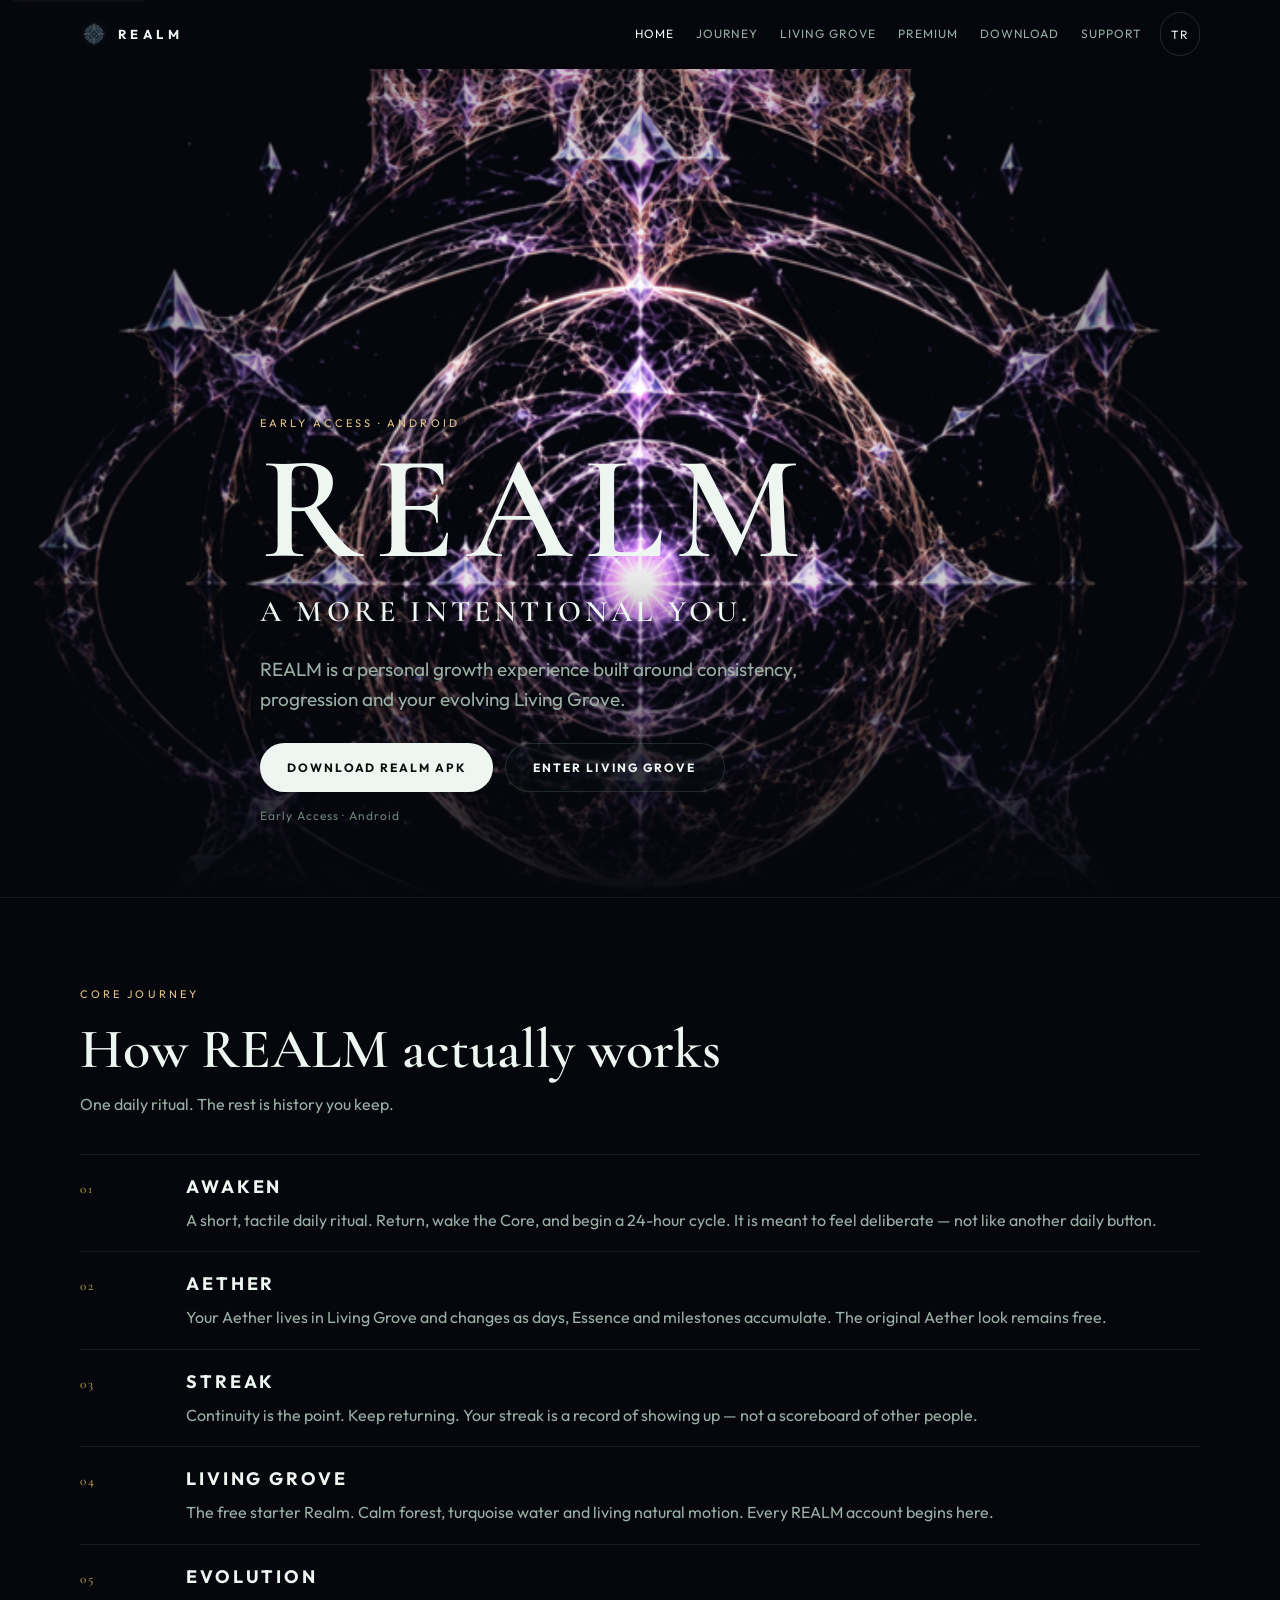
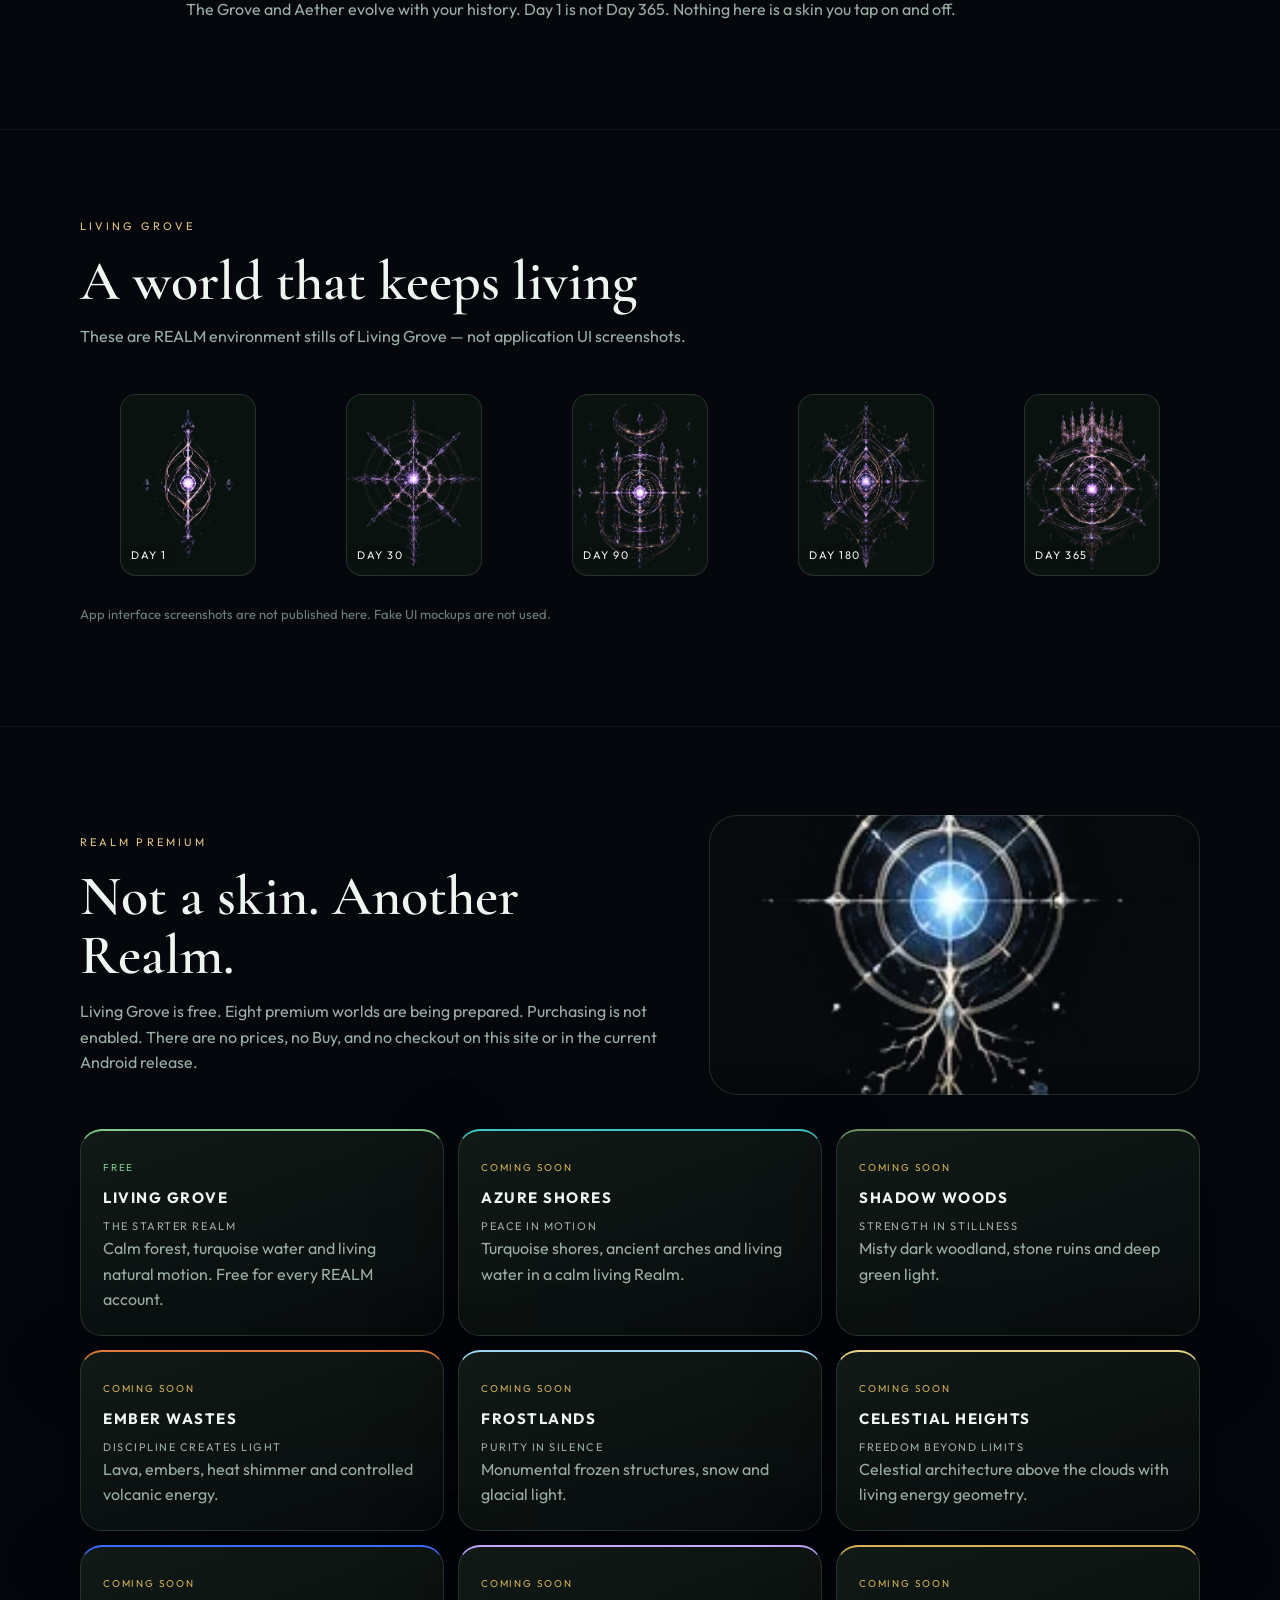
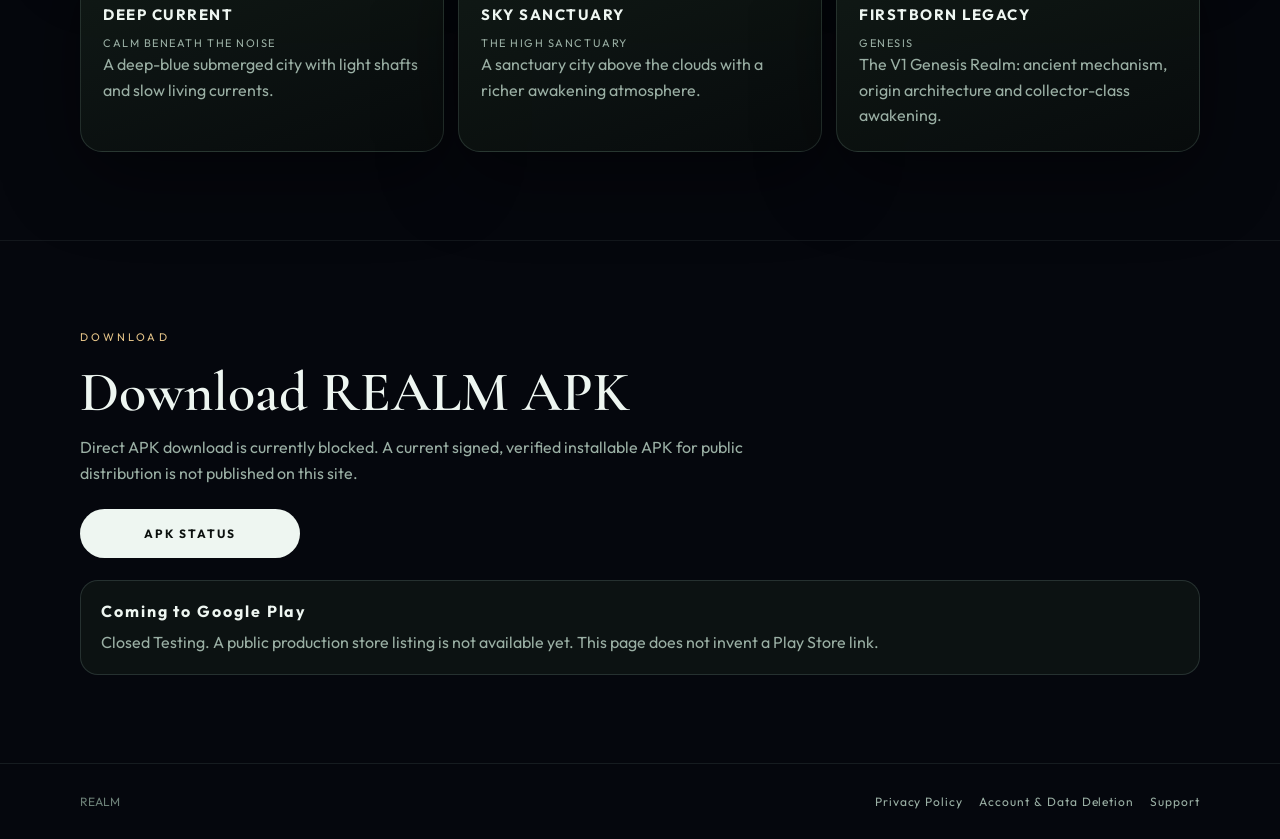
==== commit 33134478: "Point canonical URLs at the live brokebrosol.github.io host" ====
--- a/index.html
+++ b/index.html
@@ -6,12 +6,12 @@
   <title>REALM — A more intentional you</title>
   <meta name="description" content="REALM is a personal growth experience built around consistency, progression and your evolving Living Grove.">
   <meta name="theme-color" content="#05070d">
-  <link rel="canonical" href="https://brokebrosol.github.io/aetherrealm/">
+  <link rel="canonical" href="https://brokebrosol.github.io/">
   <meta property="og:title" content="REALM — A more intentional you">
   <meta property="og:description" content="REALM is a personal growth experience built around consistency, progression and your evolving Living Grove.">
   <meta property="og:type" content="website">
-  <meta property="og:url" content="https://brokebrosol.github.io/aetherrealm/">
-  <meta property="og:image" content="https://brokebrosol.github.io/aetherrealm/assets/brand/og.png">
+  <meta property="og:url" content="https://brokebrosol.github.io/">
+  <meta property="og:image" content="https://brokebrosol.github.io/assets/brand/og.png">
   <link rel="icon" href="./assets/brand/icon-512.png">
   <link rel="apple-touch-icon" href="./assets/brand/icon-512.png">
   <link rel="preconnect" href="https://fonts.googleapis.com">
--- a/assets/site.css
+++ b/assets/site.css
@@ -172,10 +172,11 @@
 }
 .intent {
   font-family: var(--font-display);
-  font-size: clamp(22px, 3.4vw, 34px);
-  font-style: italic;
-  font-weight: 500;
-  letter-spacing: 0.04em;
+  font-size: clamp(20px, 3vw, 30px);
+  font-style: normal;
+  font-weight: 600;
+  letter-spacing: 0.14em;
+  text-transform: uppercase;
   color: var(--text);
   margin: 0 0 18px;
 }
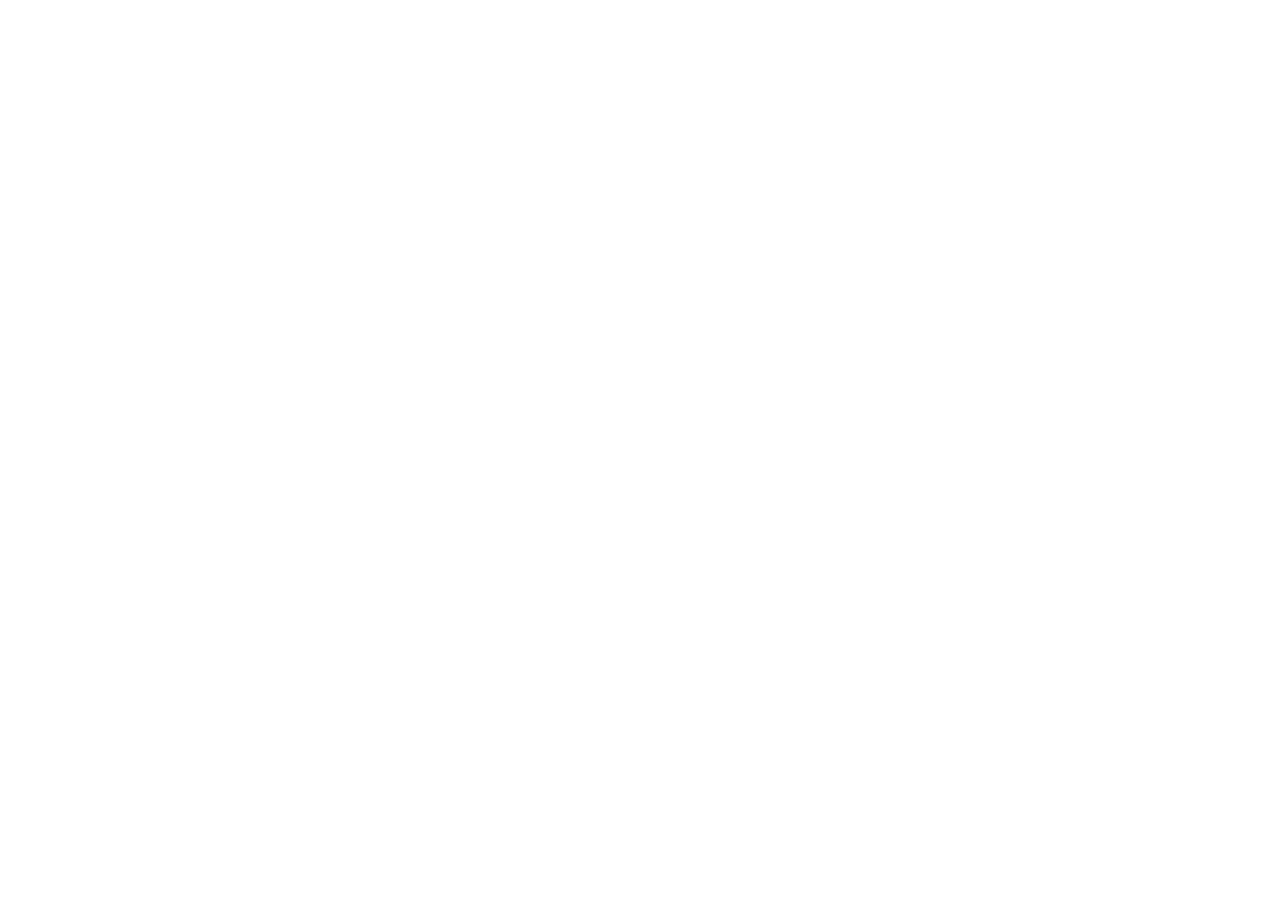
==== commit 4126a79b: "Redirect former REALM Pages URLs to aetherrealmapp.github.io" ====
--- a/index.html
+++ b/index.html
@@ -2,215 +2,17 @@
 <html lang="en">
 <head>
   <meta charset="utf-8">
-  <meta name="viewport" content="width=device-width, initial-scale=1, viewport-fit=cover">
-  <title>REALM — A more intentional you</title>
-  <meta name="description" content="REALM is a personal growth experience built around consistency, progression and your evolving Living Grove.">
-  <meta name="theme-color" content="#05070d">
-  <link rel="canonical" href="https://brokebrosol.github.io/">
-  <meta property="og:title" content="REALM — A more intentional you">
-  <meta property="og:description" content="REALM is a personal growth experience built around consistency, progression and your evolving Living Grove.">
-  <meta property="og:type" content="website">
-  <meta property="og:url" content="https://brokebrosol.github.io/">
-  <meta property="og:image" content="https://brokebrosol.github.io/assets/brand/og.png">
-  <link rel="icon" href="./assets/brand/icon-512.png">
-  <link rel="apple-touch-icon" href="./assets/brand/icon-512.png">
-  <link rel="preconnect" href="https://fonts.googleapis.com">
-  <link rel="preconnect" href="https://fonts.gstatic.com" crossorigin>
-  <link href="https://fonts.googleapis.com/css2?family=Cormorant+Garamond:ital,wght@0,600;1,500&family=Outfit:wght@400;500;600;700&display=swap" rel="stylesheet">
-  <link rel="stylesheet" href="./assets/site.css">
-  
+  <meta name="viewport" content="width=device-width, initial-scale=1">
+  <meta http-equiv="refresh" content="0; url=https://aetherrealmapp.github.io/">
+  <link rel="canonical" href="https://aetherrealmapp.github.io/">
+  <title>REALM has moved</title>
+  <script>location.replace('https://aetherrealmapp.github.io/');</script>
+  <style>
+    body { margin:0; background:#05070d; color:#e8e4d9; font:16px/1.5 system-ui,sans-serif; padding:48px 24px; }
+    a { color:#d4b15a; }
+  </style>
 </head>
 <body>
-
-  <a class="skip" href="#content">Skip to content</a>
-  <header class="site-header">
-    <div class="wrap nav">
-      <a class="brand" href="./">
-        <img src="./assets/brand/icon-512.png" alt="" width="28" height="28">
-        REALM
-      </a>
-      <nav class="nav-links" aria-label="Primary">
-        <a href="./" aria-current="page" data-en="Home" data-tr="Ana Sayfa">Home</a><a href="./journey/" data-en="Journey" data-tr="Yolculuk">Journey</a><a href="./living-grove/" data-en="Living Grove" data-tr="Living Grove">Living Grove</a><a href="./premium/" data-en="Premium" data-tr="Premium">Premium</a><a href="./download/" data-en="Download" data-tr="İndir">Download</a><a href="./support/" data-en="Support" data-tr="Destek">Support</a>
-        <button class="lang" type="button" aria-label="Switch language">TR</button>
-      </nav>
-      <button class="menu-btn" type="button" aria-expanded="false" data-en-aria="Open menu" data-tr-aria="Menüyü aç">Menu</button>
-    </div>
-    <nav class="drawer" aria-label="Mobile">
-      <a href="./" aria-current="page" data-en="Home" data-tr="Ana Sayfa">Home</a><a href="./journey/" data-en="Journey" data-tr="Yolculuk">Journey</a><a href="./living-grove/" data-en="Living Grove" data-tr="Living Grove">Living Grove</a><a href="./premium/" data-en="Premium" data-tr="Premium">Premium</a><a href="./download/" data-en="Download" data-tr="İndir">Download</a><a href="./support/" data-en="Support" data-tr="Destek">Support</a>
-    </nav>
-  </header>
-
-  <section class="hero" id="content">
-    <div class="hero-bg"><img src="./assets/grove/day365.png" alt=""></div>
-    <div class="wrap hero-copy">
-      <p class="eyebrow" data-en="Early Access · Android" data-tr="Erken Erişim · Android">Early Access · Android</p>
-      <h1>REALM</h1>
-      <p class="intent" data-en="A MORE INTENTIONAL YOU." data-tr="DAHA BİLİNÇLİ BİR SEN.">A MORE INTENTIONAL YOU.</p>
-      <p class="lede" data-en="REALM is a personal growth experience built around consistency, progression and your evolving Living Grove." data-tr="REALM; süreklilik, ilerleme ve gelişen Living Grove’un etrafında kurulu kişisel bir büyüme deneyimidir.">REALM is a personal growth experience built around consistency, progression and your evolving Living Grove.</p>
-      <div class="cta-row">
-        <a class="cta cta-primary" href="./download/" data-en="Download REALM APK" data-tr="REALM APK İndir">Download REALM APK</a>
-        <a class="cta cta-ghost" href="./living-grove/" data-en="Enter Living Grove" data-tr="Living Grove’a bak">Enter Living Grove</a>
-      </div>
-      <span class="sub" data-en="Early Access · Android" data-tr="Erken Erişim · Android">Early Access · Android</span>
-    </div>
-  </section>
-
-  <section class="section" id="journey">
-    <div class="wrap">
-      <p class="eyebrow">Core Journey</p>
-      <h2 data-en="How REALM actually works" data-tr="REALM gerçekte nasıl işler">How REALM actually works</h2>
-      <p class="lead" data-en="One daily ritual. The rest is history you keep." data-tr="Tek günlük ritüel. Gerisi, tuttuğun geçmiş.">One daily ritual. The rest is history you keep.</p>
-      <div class="journey">
-        <div class="step">
-          <div class="step-index">01</div>
-          <div>
-            <h3>AWAKEN</h3>
-            <p data-en="A short, tactile daily ritual. Return, wake the Core, and begin a 24-hour cycle. It is meant to feel deliberate — not like another daily button." data-tr="Kısa, dokunsal günlük bir ritüel. Geri dön, Core’u uyandır ve 24 saatlik döngüyü başlat. Sıradan bir günlük buton değil; bilinçli hissettirmek için tasarlandı.">A short, tactile daily ritual. Return, wake the Core, and begin a 24-hour cycle. It is meant to feel deliberate — not like another daily button.</p>
-          </div>
-        </div>
-        <div class="step">
-          <div class="step-index">02</div>
-          <div>
-            <h3>AETHER</h3>
-            <p data-en="Your Aether lives in Living Grove and changes as days, Essence and milestones accumulate. The original Aether look remains free." data-tr="Aether’ın Living Grove’ta yaşar; günler, Essence ve kilometre taşları biriktikçe değişir. Orijinal Aether görünümü ücretsizdir.">Your Aether lives in Living Grove and changes as days, Essence and milestones accumulate. The original Aether look remains free.</p>
-          </div>
-        </div>
-        <div class="step">
-          <div class="step-index">03</div>
-          <div>
-            <h3>STREAK</h3>
-            <p data-en="Continuity is the point. Keep returning. Your streak is a record of showing up — not a scoreboard of other people." data-tr="Mesele devamlılık. Geri dönmeye devam et. Serin, başkalarının skor tablosu değil; senin gelmiş olmanın kaydıdır.">Continuity is the point. Keep returning. Your streak is a record of showing up — not a scoreboard of other people.</p>
-          </div>
-        </div>
-        <div class="step">
-          <div class="step-index">04</div>
-          <div>
-            <h3>LIVING GROVE</h3>
-            <p data-en="The free starter Realm. Calm forest, turquoise water and living natural motion. Every REALM account begins here." data-tr="Ücretsiz başlangıç Realm’i. Sakin orman, turkuaz su ve yaşayan doğal hareket. Her REALM hesabı burada başlar.">The free starter Realm. Calm forest, turquoise water and living natural motion. Every REALM account begins here.</p>
-          </div>
-        </div>
-        <div class="step">
-          <div class="step-index">05</div>
-          <div>
-            <h3>EVOLUTION</h3>
-            <p data-en="The Grove and Aether evolve with your history. Day 1 is not Day 365. Nothing here is a skin you tap on and off." data-tr="Grove ve Aether, geçmişinle birlikte evrilir. 1. gün, 365. gün değildir. Burası açılıp kapanan bir skin değildir.">The Grove and Aether evolve with your history. Day 1 is not Day 365. Nothing here is a skin you tap on and off.</p>
-          </div>
-        </div>
-      </div>
-    </div>
-  </section>
-
-  <section class="section" id="grove">
-    <div class="wrap">
-      <p class="eyebrow">Living Grove</p>
-      <h2 data-en="A world that keeps living" data-tr="Yaşamaya devam eden bir dünya">A world that keeps living</h2>
-      <p class="lead" data-en="These are REALM environment stills of Living Grove — not application UI screenshots." data-tr="Bunlar Living Grove’un REALM ortam kareleridir — uygulama arayüzü ekran görüntüsü değildir.">These are REALM environment stills of Living Grove — not application UI screenshots.</p>
-      <div class="still-grid">
-        <figure class="still"><img src="./assets/grove/day1.png" alt="Living Grove, day 1 environment"><figcaption>DAY 1</figcaption></figure>
-        <figure class="still"><img src="./assets/grove/day30.png" alt="Living Grove, day 30 environment"><figcaption>DAY 30</figcaption></figure>
-        <figure class="still"><img src="./assets/grove/day90.png" alt="Living Grove, day 90 environment"><figcaption>DAY 90</figcaption></figure>
-        <figure class="still"><img src="./assets/grove/day180.png" alt="Living Grove, day 180 environment"><figcaption>DAY 180</figcaption></figure>
-        <figure class="still"><img src="./assets/grove/day365.png" alt="Living Grove, day 365 environment"><figcaption>DAY 365</figcaption></figure>
-      </div>
-      <p class="caption-note" data-en="App interface screenshots are not published here. Fake UI mockups are not used." data-tr="Uygulama arayüzü ekran görüntüleri burada yayımlanmıyor. Sahte arayüz mockup’ı kullanılmıyor.">App interface screenshots are not published here. Fake UI mockups are not used.</p>
-    </div>
-  </section>
-
-  <section class="section" id="premium">
-    <div class="wrap">
-      <div class="premium-hero">
-        <div>
-          <p class="eyebrow">REALM Premium</p>
-          <h2 data-en="Not a skin. Another Realm." data-tr="Bir skin değil. Başka bir Realm.">Not a skin. Another Realm.</h2>
-          <p class="lead" data-en="Living Grove is free. Eight premium worlds are being prepared. Purchasing is not enabled. There are no prices, no Buy, and no checkout on this site or in the current Android release." data-tr="Living Grove ücretsizdir. Sekiz premium dünya hazırlanıyor. Satın alma açık değildir. Bu sitede ve mevcut Android sürümünde fiyat, Satın Al veya ödeme yoktur.">Living Grove is free. Eight premium worlds are being prepared. Purchasing is not enabled. There are no prices, no Buy, and no checkout on this site or in the current Android release.</p>
-        </div>
-        <div class="aether-orb" style="background-image:url('./assets/grove/aether-day7.webp')"></div>
-      </div>
-      <div class="grid">
-        <article class="card" style="border-top: 2px solid #7ECB8A">
-            <span class="tag free" data-en="FREE" data-tr="ÜCRETSİZ">FREE</span>
-            <h3>LIVING GROVE</h3>
-            <p class="motto" data-en="THE STARTER REALM" data-tr="BAŞLANGIÇ REALM’İ">THE STARTER REALM</p>
-            <p data-en="Calm forest, turquoise water and living natural motion. Free for every REALM account." data-tr="Sakin orman, turkuaz su ve yaşayan doğal hareket. Her REALM hesabında ücretsiz.">Calm forest, turquoise water and living natural motion. Free for every REALM account.</p>
-          </article>
-<article class="card" style="border-top: 2px solid #3EC6C9">
-            <span class="tag soon" data-en="COMING SOON" data-tr="YAKINDA">COMING SOON</span>
-            <h3>AZURE SHORES</h3>
-            <p class="motto" data-en="PEACE IN MOTION" data-tr="HAREKETTE HUZUR">PEACE IN MOTION</p>
-            <p data-en="Turquoise shores, ancient arches and living water in a calm living Realm." data-tr="Turkuaz kıyılar, kadim kemerler ve hareket eden suyla sakin bir yaşayan Realm.">Turquoise shores, ancient arches and living water in a calm living Realm.</p>
-          </article>
-<article class="card" style="border-top: 2px solid #6E8F62">
-            <span class="tag soon" data-en="COMING SOON" data-tr="YAKINDA">COMING SOON</span>
-            <h3>SHADOW WOODS</h3>
-            <p class="motto" data-en="STRENGTH IN STILLNESS" data-tr="DURULUKTA GÜÇ">STRENGTH IN STILLNESS</p>
-            <p data-en="Misty dark woodland, stone ruins and deep green light." data-tr="Sisli koyu orman, taş kalıntılar ve derin yeşil ışık.">Misty dark woodland, stone ruins and deep green light.</p>
-          </article>
-<article class="card" style="border-top: 2px solid #E07A3D">
-            <span class="tag soon" data-en="COMING SOON" data-tr="YAKINDA">COMING SOON</span>
-            <h3>EMBER WASTES</h3>
-            <p class="motto" data-en="DISCIPLINE CREATES LIGHT" data-tr="DİSİPLİN IŞIK YARATIR">DISCIPLINE CREATES LIGHT</p>
-            <p data-en="Lava, embers, heat shimmer and controlled volcanic energy." data-tr="Lav, kor, ısı titreşimi ve kontrollü volkanik enerji.">Lava, embers, heat shimmer and controlled volcanic energy.</p>
-          </article>
-<article class="card" style="border-top: 2px solid #9FD4F0">
-            <span class="tag soon" data-en="COMING SOON" data-tr="YAKINDA">COMING SOON</span>
-            <h3>FROSTLANDS</h3>
-            <p class="motto" data-en="PURITY IN SILENCE" data-tr="SESSİZLİKTE SAFLIK">PURITY IN SILENCE</p>
-            <p data-en="Monumental frozen structures, snow and glacial light." data-tr="Buzla kaplı anıtsal yapılar, kar ve donmuş ışık.">Monumental frozen structures, snow and glacial light.</p>
-          </article>
-<article class="card" style="border-top: 2px solid #E8D48A">
-            <span class="tag soon" data-en="COMING SOON" data-tr="YAKINDA">COMING SOON</span>
-            <h3>CELESTIAL HEIGHTS</h3>
-            <p class="motto" data-en="FREEDOM BEYOND LIMITS" data-tr="SINIRLARIN ÖTESİNDE ÖZGÜRLÜK">FREEDOM BEYOND LIMITS</p>
-            <p data-en="Celestial architecture above the clouds with living energy geometry." data-tr="Bulutların üzerinde göksel mimari ve enerji geometrisi.">Celestial architecture above the clouds with living energy geometry.</p>
-          </article>
-<article class="card" style="border-top: 2px solid #3A6CFF">
-            <span class="tag soon" data-en="COMING SOON" data-tr="YAKINDA">COMING SOON</span>
-            <h3>DEEP CURRENT</h3>
-            <p class="motto" data-en="CALM BENEATH THE NOISE" data-tr="GÜRÜLTÜNÜN ALTINDA SÜKUNET">CALM BENEATH THE NOISE</p>
-            <p data-en="A deep-blue submerged city with light shafts and slow living currents." data-tr="Derin mavi sualtı şehri, ışık huzmeleri ve ağır akan yaşam.">A deep-blue submerged city with light shafts and slow living currents.</p>
-          </article>
-<article class="card" style="border-top: 2px solid #C7A6FF">
-            <span class="tag soon" data-en="COMING SOON" data-tr="YAKINDA">COMING SOON</span>
-            <h3>SKY SANCTUARY</h3>
-            <p class="motto" data-en="THE HIGH SANCTUARY" data-tr="YÜKSEK TAPINAK">THE HIGH SANCTUARY</p>
-            <p data-en="A sanctuary city above the clouds with a richer awakening atmosphere." data-tr="Bulutların üstünde kutsal şehir ve zenginleştirilmiş uyanış atmosferi.">A sanctuary city above the clouds with a richer awakening atmosphere.</p>
-          </article>
-<article class="card" style="border-top: 2px solid #D4B15A">
-            <span class="tag soon" data-en="COMING SOON" data-tr="YAKINDA">COMING SOON</span>
-            <h3>FIRSTBORN LEGACY</h3>
-            <p class="motto" data-en="GENESIS" data-tr="GENESIS">GENESIS</p>
-            <p data-en="The V1 Genesis Realm: ancient mechanism, origin architecture and collector-class awakening." data-tr="V1 Genesis Realm. Kadim mekanizma, köken mimarisi ve koleksiyon sınıfı uyanış.">The V1 Genesis Realm: ancient mechanism, origin architecture and collector-class awakening.</p>
-          </article>
-      </div>
-    </div>
-  </section>
-
-  <section class="section" id="download">
-    <div class="wrap">
-      <p class="eyebrow">Download</p>
-      <h2 data-en="Download REALM APK" data-tr="REALM APK İndir">Download REALM APK</h2>
-      <p class="lead" data-en="Direct APK download is currently blocked. A current signed, verified installable APK for public distribution is not published on this site." data-tr="Doğrudan APK indirme şu anda kapalı. Bu sitede herkese açık dağıtım için güncel, imzalı ve doğrulanmış kurulabilir bir APK yayımlanmıyor.">Direct APK download is currently blocked. A current signed, verified installable APK for public distribution is not published on this site.</p>
-      <div class="cta-row" style="margin-top:22px">
-        <a class="cta cta-primary" href="./download/" data-en="APK status" data-tr="APK durumu">APK status</a>
-      </div>
-      <div class="play-box">
-        <strong data-en="Coming to Google Play" data-tr="Google Play’e geliyor">Coming to Google Play</strong>
-        <span data-en="Closed Testing. A public production store listing is not available yet. This page does not invent a Play Store link." data-tr="Kapalı test. Herkese açık production mağaza kaydı henüz yok. Bu sayfa sahte bir Play Store bağlantısı oluşturmaz.">Closed Testing. A public production store listing is not available yet. This page does not invent a Play Store link.</span>
-      </div>
-    </div>
-  </section>
-
-  <footer>
-    <div class="wrap foot">
-      <div>REALM</div>
-      <nav>
-        <a href="./privacy/" data-en="Privacy Policy" data-tr="Gizlilik Politikası">Privacy Policy</a>
-        <a href="./delete-account/" data-en="Account & Data Deletion" data-tr="Hesap ve Veri Silme">Account & Data Deletion</a>
-        <a href="./support/" data-en="Support" data-tr="Destek">Support</a>
-      </nav>
-    </div>
-  </footer>
-  <script src="./assets/site.js"></script>
+  <p>Official REALM website: <a href="https://aetherrealmapp.github.io/">https://aetherrealmapp.github.io/</a></p>
 </body>
 </html>
-
